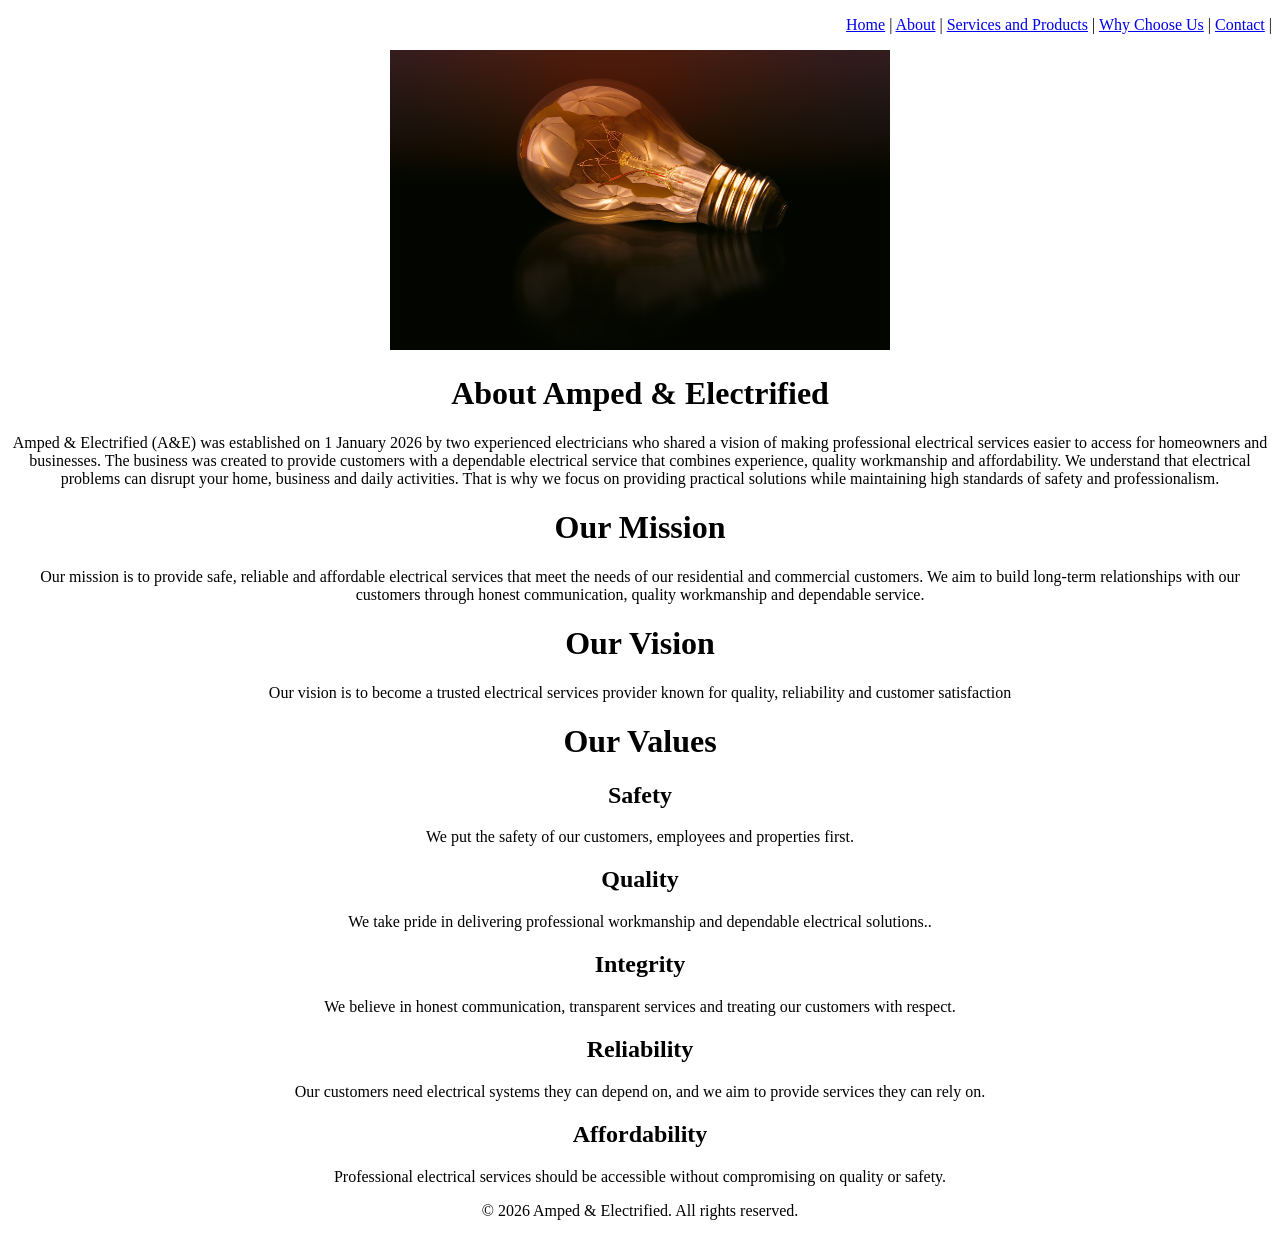
==== amped&electrified/about.html @ 53fbb0f8 "Added conent Added additional content on all pages, renamed Enquiry to Projects/Why Choose Us. Moved" ====
<!DOCTYPE html>
<html lang="en">
<head>
    <meta charset="UTF-8">
    <meta name="viewport" content="width=device-width, initial-scale=1.0">
    <title>About Us | Amped & Electrified</title>
</head>
<body> 


   <p align="right">
        <a href="index.html">Home</a> | 
        <a href="about.html">About</a> | 
        <a href="services.html">Services and Products</a> | 
        <a href="whychooseus.html">Why Choose Us</a>  |
        <a href="contact.html">Contact</a>  |
        
    </p>



    <div align="center">
        <img src="images/Light Bulb.jpg" alt="Light Bulb" width="500" height="300">
    </div>

    <div align="center">
        <h1>About Amped & Electrified</h1>
        <p>Amped & Electrified (A&E) was established on 1 January 2026 by two experienced electricians who shared a vision of making professional electrical services easier to access for homeowners and businesses.

        The business was created to provide customers with a dependable electrical service that combines experience, quality workmanship and affordability.

        We understand that electrical problems can disrupt your home, business and daily activities. That is why we focus on providing practical solutions while maintaining high standards of safety and professionalism.</p>
    </div>
    
    <div align="center">
        <h1>Our Mission</h1>
        <p>Our mission is to provide safe, reliable and affordable electrical services that meet the needs of our residential and commercial customers.

        We aim to build long-term relationships with our customers through honest communication, quality workmanship and dependable service.</p>

    </div> 
    
    <div align="center">
        <h1>Our Vision</h1>
        <p>Our vision is to become a trusted electrical services provider known for quality, reliability and customer satisfaction</p>
    
    </div>

    <div align="center">
        <h1>Our Values</h1>

        <h2>Safety</h2>
        <p>We put the safety of our customers, employees and properties first.</p>

        <h2>Quality</h2>
        <p>We take pride in delivering professional workmanship and dependable electrical solutions..</p>

        <h2>Integrity</h2>
        <p>We believe in honest communication, transparent services and treating our customers with respect.</p>

        <h2>Reliability</h2>
        <p>Our customers need electrical systems they can depend on, and we aim to provide services they can rely on.</p>

        <h2>Affordability</h2>
        <p>Professional electrical services should be accessible without compromising on quality or safety.</p>
    
</body>

<footer>
    <p align="center">
        &copy; 2026 Amped & Electrified. All rights reserved.
    </p>
</footer>

</html>
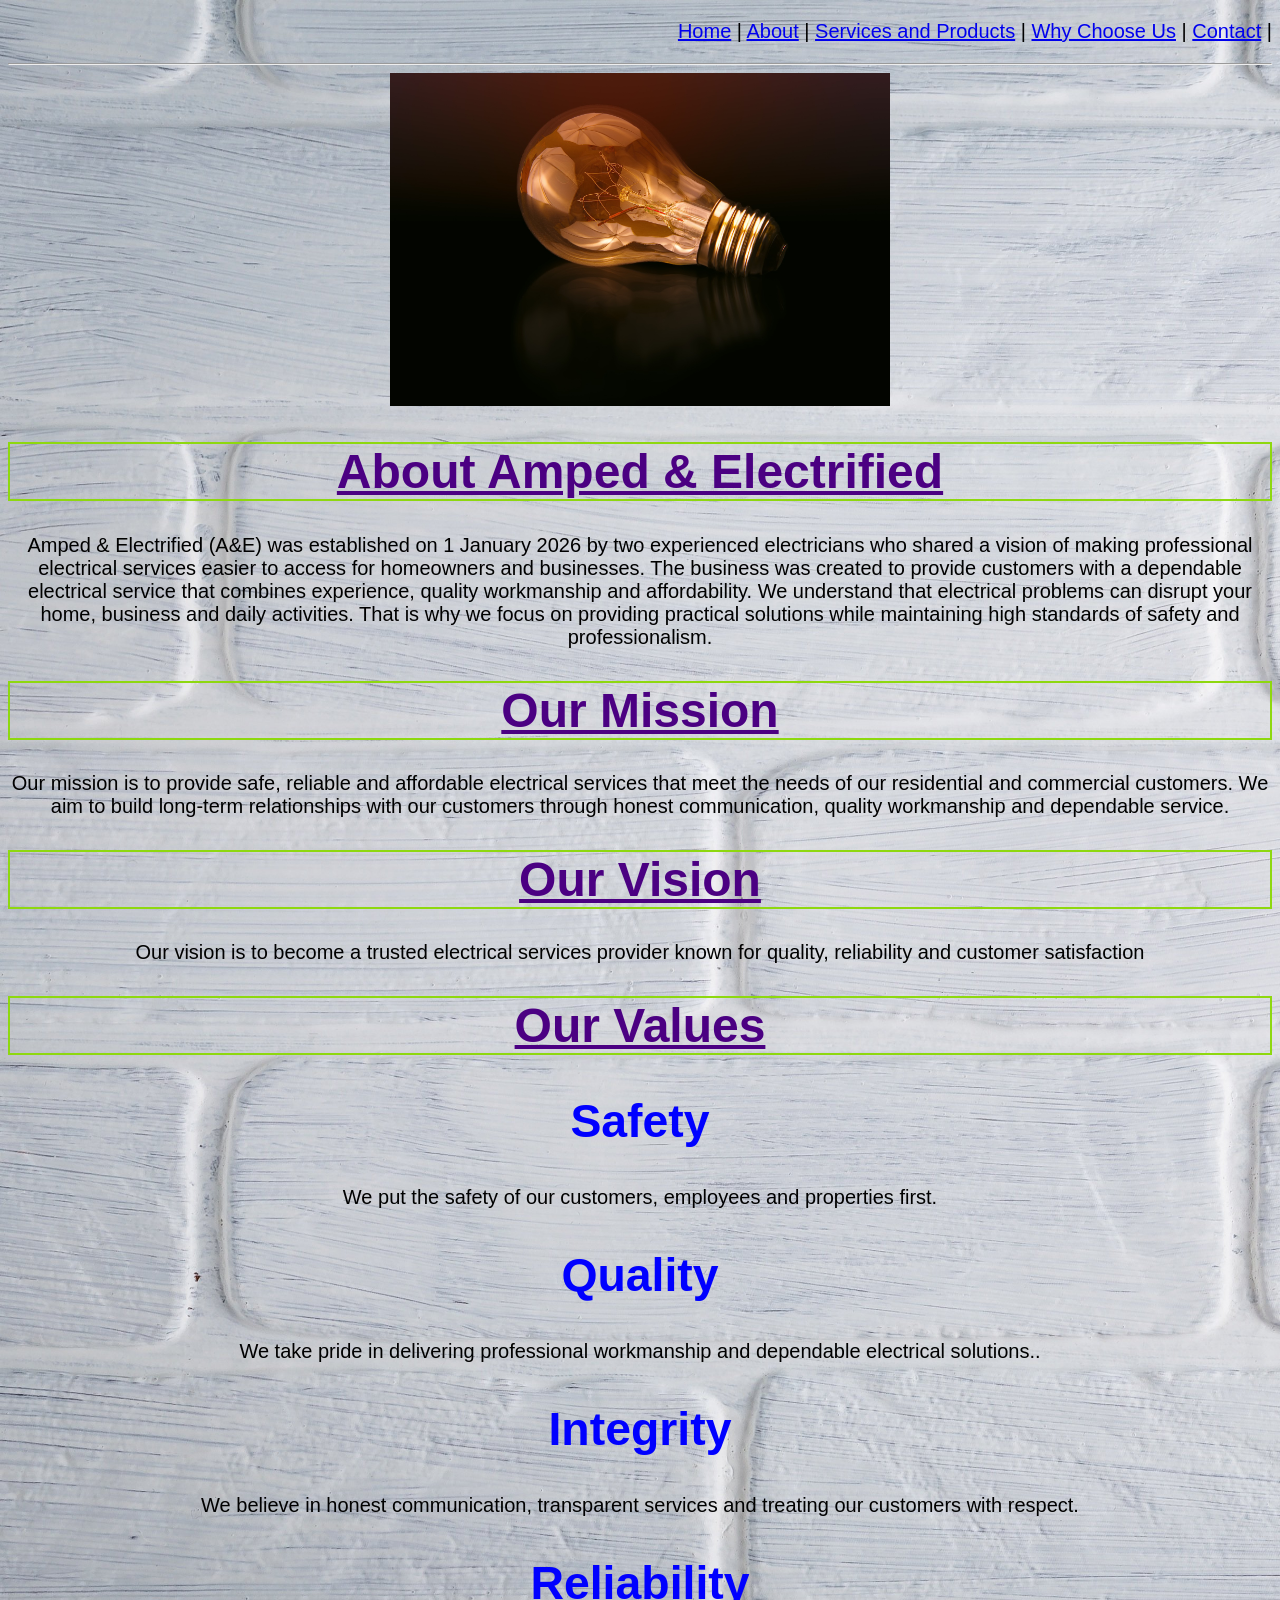
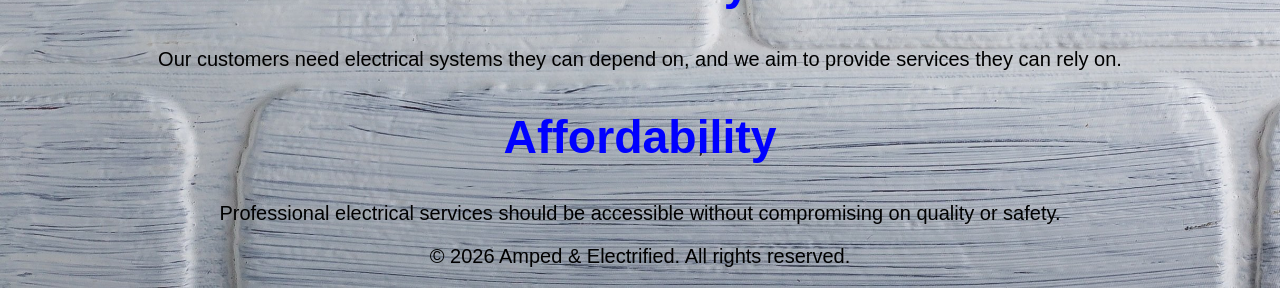
==== commit 7a233258: "adding css Added css to the website and edited most pages changing the layout by removing certain im" ====
--- a/amped&electrified/about.html
+++ b/amped&electrified/about.html
@@ -4,18 +4,23 @@
     <meta charset="UTF-8">
     <meta name="viewport" content="width=device-width, initial-scale=1.0">
     <title>About Us | Amped & Electrified</title>
+
+    <link rel="stylesheet" href="css/style.css">
 </head>
 <body> 
 
 
-   <p align="right">
-        <a href="index.html">Home</a> | 
-        <a href="about.html">About</a> | 
-        <a href="services.html">Services and Products</a> | 
-        <a href="whychooseus.html">Why Choose Us</a>  |
-        <a href="contact.html">Contact</a>  |
+    
+    <p align="right">
+        <a class="nav" href="index.html">Home</a> | 
+        <a class="nav" href="about.html">About</a> | 
+        <a class="nav" href="services.html">Services and Products</a> | 
+        <a class="nav" href="whychooseus.html">Why Choose Us</a>  |
+        <a class="nav" href="contact.html">Contact</a>  |
         
     </p>
+
+    <hr>
 
 
 
--- a/amped&electrified/css/style.css
+++ b/amped&electrified/css/style.css
@@ -0,0 +1,63 @@
+.nav:hover {
+    background-color: #f7f7f7;
+    color: #080808d8;
+    text-decoration: underline;
+    font-family: 'Calibri', sans-serif;
+}
+.nav:active {
+    background-color: #f62c2c;
+    color: #080808d8;
+    text-decoration: underline;
+    font-family: 'Calibri', sans-serif;
+}
+
+h1 {
+    color: indigo;
+    text-align: center;
+    font-size: clamp(2rem, 5vw, 3rem);
+    font-family: 'Calibri', sans-serif;
+    font-weight: bolder;
+    text-decoration: underline;
+    Border: 2px solid rgb(142, 216, 15);
+}
+
+H2 {
+    color: blue;
+    text-align: center;
+    font-size: clamp(1.5rem, 3vw + 0.5rem, 3rem);
+    font-family: 'Calibri', sans-serif;
+}
+
+p {
+    color: black;
+    font-size: 1.25rem;
+    font-family: 'Calibri', sans-serif;
+}
+
+ul {
+    list-style-type: none;
+    margin: 0;
+    padding: 0;
+    overflow: hidden;
+    font-size: clamp(1.25rem, 2.5vw, 1.5rem);
+    color: black;
+    font-weight: bold;
+}
+
+body {
+     background-image: url('../images/daria-yakovleva-texture-2068283.jpg');
+    background-repeat: no-repeat;
+    background-size: cover;
+}
+
+form {
+    padding: 20px;
+    border-radius: 0.5px;
+    box-shadow: 0 0 10px rgba(0, 0, 0, 0.1);
+    width: 100%;
+}
+
+img {
+    max-width: 100%;
+    height: auto;
+}
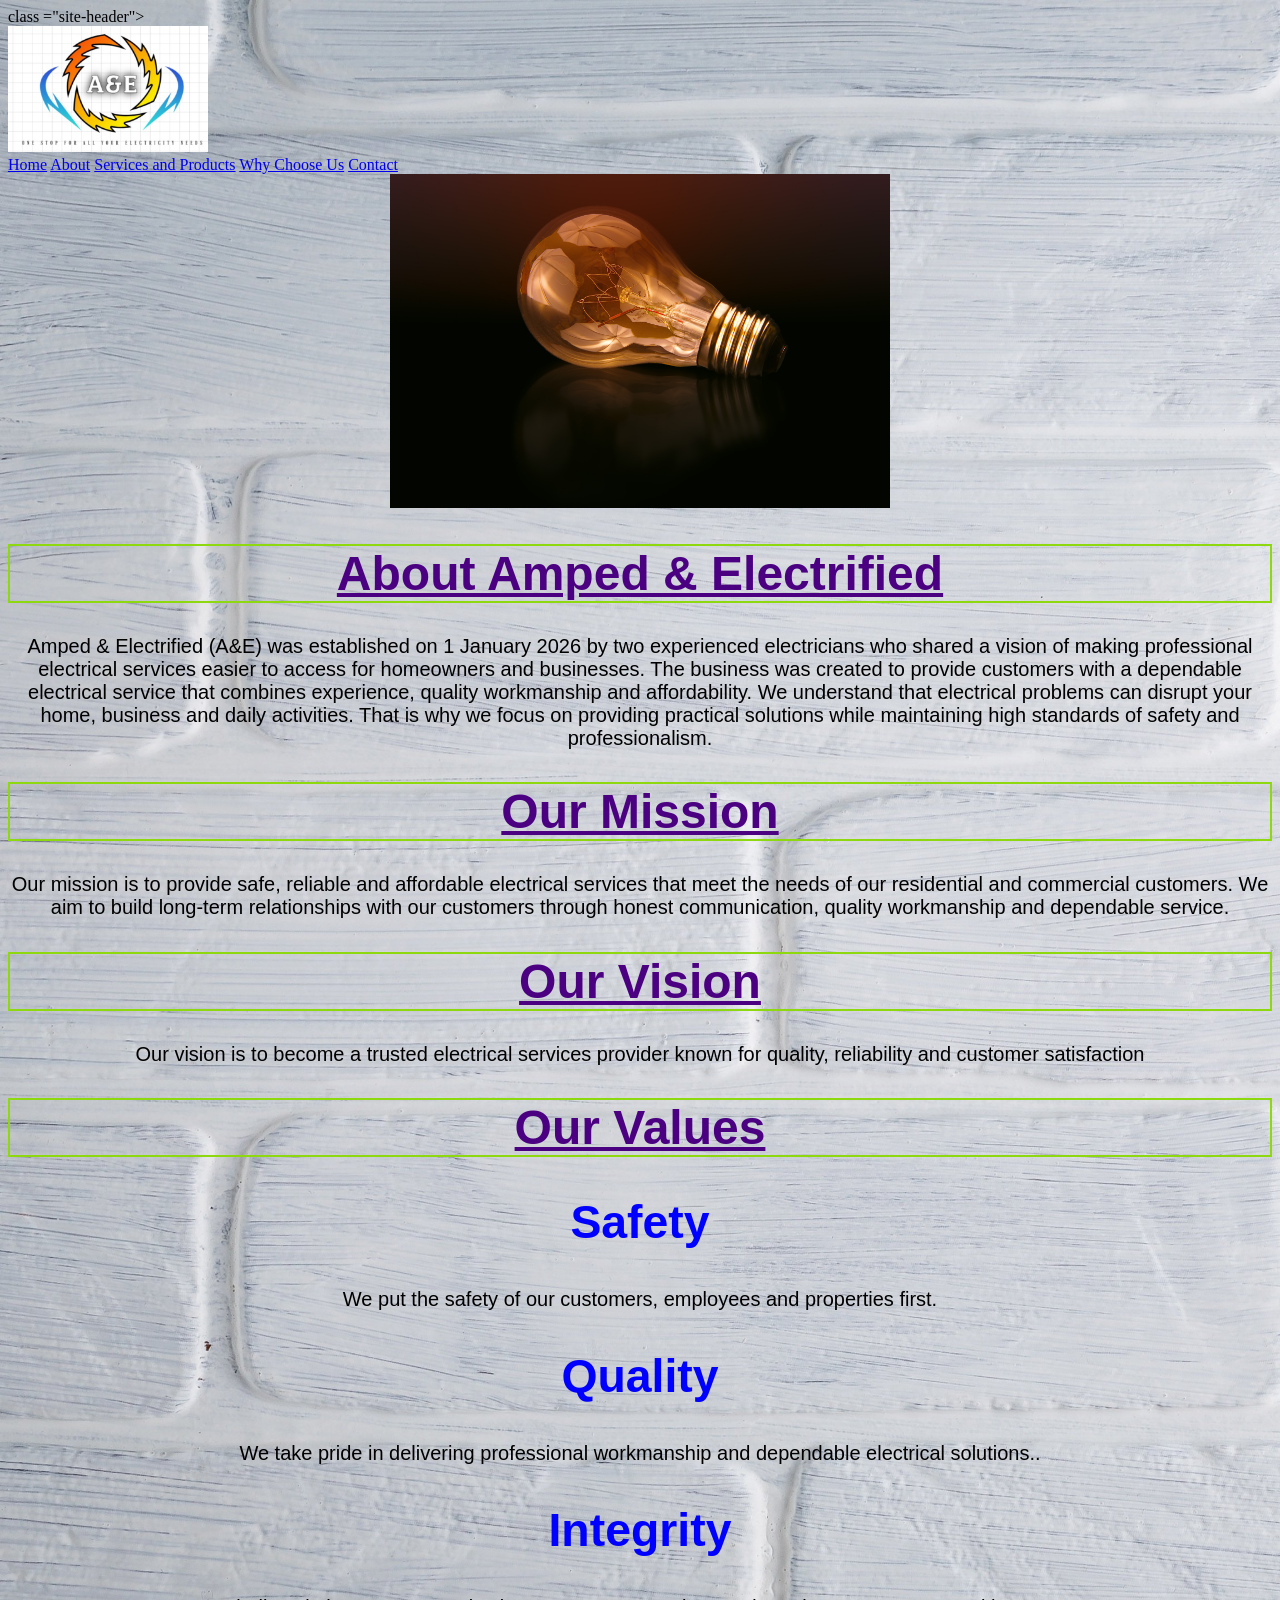
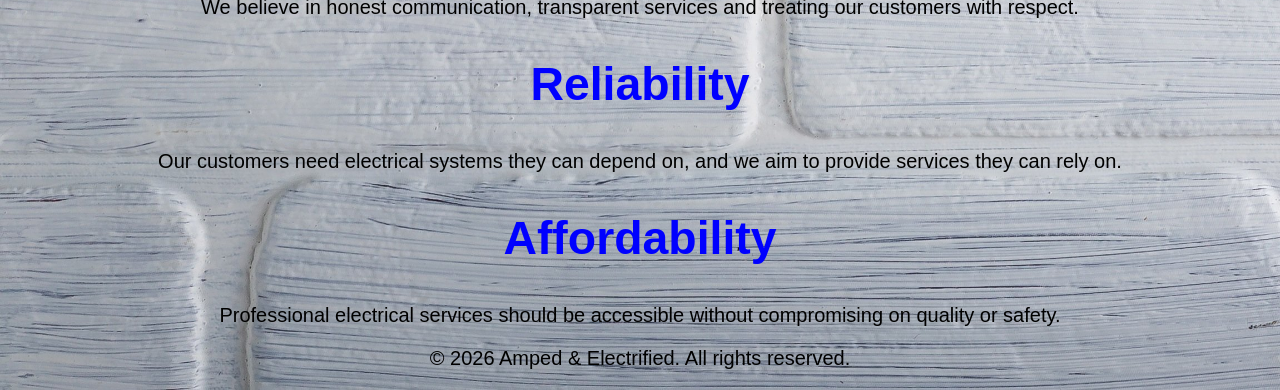
==== commit 87b2edf9: "Updated HTML code updating HTML code and adding css style codes to be used on external css" ====
--- a/amped&electrified/about.html
+++ b/amped&electrified/about.html
@@ -9,18 +9,25 @@
 </head>
 <body> 
 
+   <header> class ="site-header">
+    <div class=""container header-content">
+    
+    <a href="index.html" class="logo">
+        <img src="images/Logo.jpg" alt="Amped and Electrified Logo" width="200" height="100">
+    </a>
 
-    
-    <p align="right">
-        <a class="nav" href="index.html">Home</a> | 
-        <a class="nav" href="about.html">About</a> | 
-        <a class="nav" href="services.html">Services and Products</a> | 
-        <a class="nav" href="whychooseus.html">Why Choose Us</a>  |
-        <a class="nav" href="contact.html">Contact</a>  |
-        
-    </p>
+     <!-- This is the navigation bar, it will allow us to navigate the site with ease. This will help avoid confusion and prevent users from getting frustrated. -->
+<nav clas="main-nav" aria-label="Main Navigation">
+        <a href="index.html">Home</a>
+        <a href="about.html">About</a>
+        <a href="services.html">Services and Products</a>
+        <a href="whychooseus.html">Why Choose Us</a>
+        <a href="contact.html">Contact</a>
+</nav>
 
-    <hr>
+
+</div>
+</header>
 
 
 
--- a/amped&electrified/css/style.css
+++ b/amped&electrified/css/style.css
@@ -50,14 +50,72 @@
     background-size: cover;
 }
 
-form {
-    padding: 20px;
-    border-radius: 0.5px;
-    box-shadow: 0 0 10px rgba(0, 0, 0, 0.1);
-    width: 100%;
-}
-
 img {
     max-width: 100%;
     height: auto;
-}+}
+
+form {
+    Border-Radius: 10px;
+    padding: 20px;
+    box-shadow: 0 0 10px rgba(0, 0, 0, 0.1);
+    width: 100%;
+    max-width: 500px;
+    margin: 0 auto;
+    box-sizing: border-box;
+}
+
+label {display: block;}
+
+input[type="text"], select {
+    width: 100%;
+    padding: 10px;
+    margin: 5px 0 20px 0;
+    display: inline-block;
+    border: 1px solid #ccc;
+    border-radius: 4px;
+    box-sizing: border-box;
+}
+
+input[type="email"],
+input[type="tel"],select {
+  width: 100%;
+  padding: 10px;
+  margin: 5px 0 20px 0;
+  display: inline-block;
+  border: 1px solid #ccc;
+  border-radius: 4px;
+  box-sizing: border-box;
+}
+
+input[type="Message"],select {
+  width: 100%;
+  padding: 10px;
+  margin: 5px 0 20px 0;
+  display: inline-block;
+  border: 1px solid #ccc;
+  border-radius: 4px;
+  box-sizing: border-box;
+}
+
+textarea {
+    width: 100%;
+    height: 150px;
+    padding: 10px;
+    box-sizing: border-box;
+}
+
+input[type="submit"] {
+    width: 100%;
+    background-color: #4CAF50;
+    color: white;
+    padding: 14px 20px;
+    margin: 8px 0;
+    border: none;
+    border-radius: 4px;
+    cursor: pointer;
+}
+
+input[type="submit"]:hover {
+    background-color: #45a049;
+}
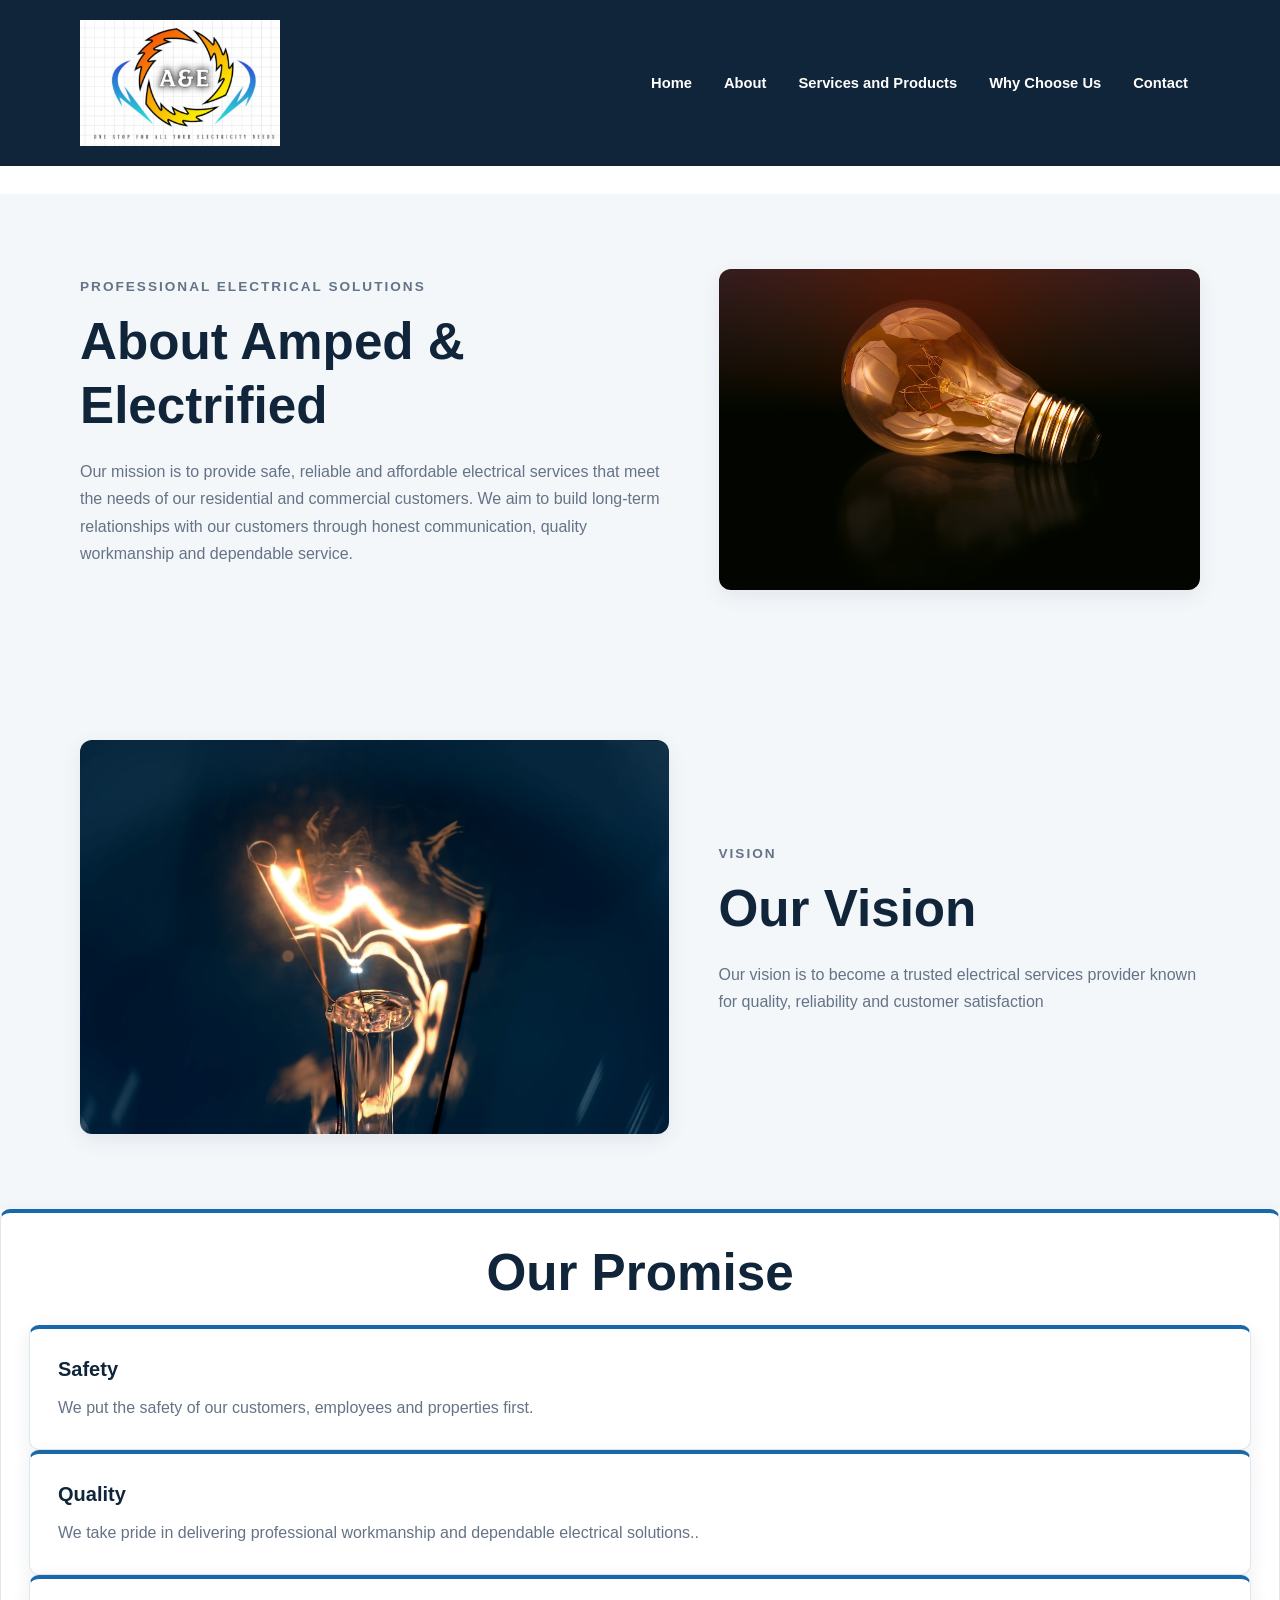
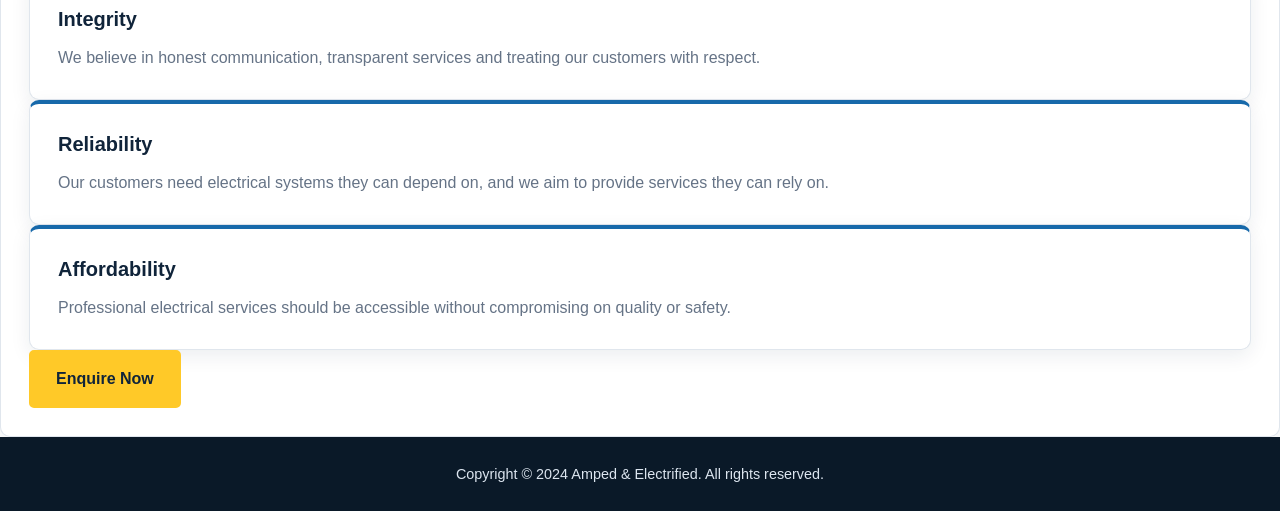
==== commit 4b0f3993: "updating html and css Adding structure and adding more html and css codes" ====
--- a/amped&electrified/about.html
+++ b/amped&electrified/about.html
@@ -9,15 +9,15 @@
 </head>
 <body> 
 
-   <header> class ="site-header">
-    <div class=""container header-content">
+    <header class ="site-header">
+    <div class="container header-content">
     
     <a href="index.html" class="logo">
         <img src="images/Logo.jpg" alt="Amped and Electrified Logo" width="200" height="100">
     </a>
 
      <!-- This is the navigation bar, it will allow us to navigate the site with ease. This will help avoid confusion and prevent users from getting frustrated. -->
-<nav clas="main-nav" aria-label="Main Navigation">
+<nav class="main-nav" aria-label="Main Navigation">
         <a href="index.html">Home</a>
         <a href="about.html">About</a>
         <a href="services.html">Services and Products</a>
@@ -25,63 +25,98 @@
         <a href="contact.html">Contact</a>
 </nav>
 
+    </div>
+    </header>
 
-</div>
-</header>
+    <br>
+
+<main>
+
+<section class="About">
+
+    <section class="hero">
+        <div class="container hero-content">
 
 
+        <div class="hero-text">
+            <p class="eyebrow">Professional Electrical Solutions</p>
 
-    <div align="center">
+            <h1>About Amped & Electrified</h1>
+
+            <p>Our mission is to provide safe, reliable and affordable electrical services that meet the needs of our residential and commercial customers.
+
+            We aim to build long-term relationships with our customers through honest communication, quality workmanship and dependable service.</p>
+
+        </div>
+    
+        <div class="hero-image">
         <img src="images/Light Bulb.jpg" alt="Light Bulb" width="500" height="300">
+        </div>
+    </section>
+
+    <section class="hero">
+        <div class="container hero-content">
+
+            <div class="hero-image">
+                <img src="images/Light.jpg" alt="Light" width="500" height="300">
+            </div>
+
+            <div class="hero-text">
+                <p class="eyebrow">Vision</p>
+
+                <h1>Our Vision</h1>
+
+                <p>Our vision is to become a trusted electrical services provider known for quality, reliability and customer satisfaction</p>
+
+        </div>
+    </section>
+
+    <div class="benefit-card">
+
+        <div align="center">
+            <h1>Our Promise</h1>
+        </div>
+
+        
+        <article class="benefit-card">
+            <h3>Safety</h3>
+            <p>We put the safety of our customers, employees and properties first.</p>
+        </article>
+
+        <article class="benefit-card">
+            <h3>Quality</h3>
+            <p>We take pride in delivering professional workmanship and dependable electrical solutions..</p>
+        </article>
+
+        <article class="benefit-card">
+            <h3>Integrity</h3>
+            <p>We believe in honest communication, transparent services and treating our customers with respect.</p>
+        </article>
+
+        <article class="benefit-card">
+            <h3>Reliability</h3>
+            <p>Our customers need electrical systems they can depend on, and we aim to provide services they can rely on.</p>
+        </article>
+
+        <article class="benefit-card">
+            <h3>Affordability</h3>
+            <p>Professional electrical services should be accessible without compromising on quality or safety.</p>
+        </article>
+
+        <div>
+            <a href="contact.html" class="btn">Enquire Now</a>
+        </div> 
+
     </div>
 
-    <div align="center">
-        <h1>About Amped & Electrified</h1>
-        <p>Amped & Electrified (A&E) was established on 1 January 2026 by two experienced electricians who shared a vision of making professional electrical services easier to access for homeowners and businesses.
+</section>
+</main>
 
-        The business was created to provide customers with a dependable electrical service that combines experience, quality workmanship and affordability.
-
-        We understand that electrical problems can disrupt your home, business and daily activities. That is why we focus on providing practical solutions while maintaining high standards of safety and professionalism.</p>
+<footer class="site-footer">
+    <div class="container">
+        <p>Copyright &copy; 2024 Amped & Electrified. All rights reserved.</p>
     </div>
-    
-    <div align="center">
-        <h1>Our Mission</h1>
-        <p>Our mission is to provide safe, reliable and affordable electrical services that meet the needs of our residential and commercial customers.
-
-        We aim to build long-term relationships with our customers through honest communication, quality workmanship and dependable service.</p>
-
-    </div> 
-    
-    <div align="center">
-        <h1>Our Vision</h1>
-        <p>Our vision is to become a trusted electrical services provider known for quality, reliability and customer satisfaction</p>
-    
-    </div>
-
-    <div align="center">
-        <h1>Our Values</h1>
-
-        <h2>Safety</h2>
-        <p>We put the safety of our customers, employees and properties first.</p>
-
-        <h2>Quality</h2>
-        <p>We take pride in delivering professional workmanship and dependable electrical solutions..</p>
-
-        <h2>Integrity</h2>
-        <p>We believe in honest communication, transparent services and treating our customers with respect.</p>
-
-        <h2>Reliability</h2>
-        <p>Our customers need electrical systems they can depend on, and we aim to provide services they can rely on.</p>
-
-        <h2>Affordability</h2>
-        <p>Professional electrical services should be accessible without compromising on quality or safety.</p>
-    
-</body>
-
-<footer>
-    <p align="center">
-        &copy; 2026 Amped & Electrified. All rights reserved.
-    </p>
 </footer>
 
+</body>
 </html>
--- a/amped&electrified/css/style.css
+++ b/amped&electrified/css/style.css
@@ -1,121 +1,466 @@
-.nav:hover {
-    background-color: #f7f7f7;
-    color: #080808d8;
-    text-decoration: underline;
-    font-family: 'Calibri', sans-serif;
-}
-.nav:active {
-    background-color: #f62c2c;
-    color: #080808d8;
-    text-decoration: underline;
-    font-family: 'Calibri', sans-serif;
-}
-
-h1 {
-    color: indigo;
-    text-align: center;
-    font-size: clamp(2rem, 5vw, 3rem);
-    font-family: 'Calibri', sans-serif;
-    font-weight: bolder;
-    text-decoration: underline;
-    Border: 2px solid rgb(142, 216, 15);
-}
-
-H2 {
-    color: blue;
-    text-align: center;
-    font-size: clamp(1.5rem, 3vw + 0.5rem, 3rem);
-    font-family: 'Calibri', sans-serif;
-}
-
-p {
-    color: black;
-    font-size: 1.25rem;
-    font-family: 'Calibri', sans-serif;
-}
-
-ul {
-    list-style-type: none;
+
+/* 1. Global Styles */
+:root {
+    --primary-color: #10243a;
+    --secondary-color: #1769aa;
+    --accent-color: #ffc928;
+    --light-color: #f4f7fa;
+    --white-color: #ffffff;
+    --text-color: #333333;
+    --muted-color: #657386;
+    --border-color: #e0e6ed;
+    --shadow: 0 6px 20px rgba(16, 36, 58, 0.08);
+}
+
+* {
     margin: 0;
     padding: 0;
-    overflow: hidden;
-    font-size: clamp(1.25rem, 2.5vw, 1.5rem);
-    color: black;
-    font-weight: bold;
+    box-sizing: border-box;
+}
+
+html {
+    scroll-behavior: smooth;
 }
 
 body {
-     background-image: url('../images/daria-yakovleva-texture-2068283.jpg');
-    background-repeat: no-repeat;
-    background-size: cover;
+    font-family: Arial, Helvetica, sans-serif;
+    line-height: 1.7;
+    color: var(--text-color);
+    background-color: var(--white-color);
 }
 
 img {
+    display: block;
     max-width: 100%;
     height: auto;
 }
 
-form {
-    Border-Radius: 10px;
-    padding: 20px;
-    box-shadow: 0 0 10px rgba(0, 0, 0, 0.1);
+a {
+    text-decoration: none;
+}
+
+p {
+    margin-bottom: 16px;
+}
+
+h1,
+h2,
+h3 {
+    line-height: 1.25;
+    color: var(--primary-color);
+}
+
+h1 {
+    font-size: clamp(2.2rem, 4vw, 3.5rem);
+    margin-bottom: 20px;
+}
+
+h2 {
+    font-size: clamp(1.7rem, 3vw, 2.3rem);
+    margin-bottom: 18px;
+}
+
+h3 {
+    font-size: 1.25rem;
+    margin-bottom: 12px;
+}
+
+.container {
+    width: min(1120px, 90%);
+    margin: 0 auto;
+}
+
+/* 2. Website Header */
+.site-header {
+    background-color: var(--primary-color);
+    padding: 20px 0;
+    position: relative;
+    z-index: 10;
+}
+
+.header-content {
+    display: flex;
+    align-items: center;
+    justify-content: space-between;
+    gap: 25px;
+    flex-wrap: wrap;
+}
+
+.logo {
+    color: var(--white-color);
+    font-size: 1.6rem;
+    font-weight: 800;
+    letter-spacing: -0.5px;
+}
+
+.logo span {
+    color: var(--accent-color);
+}
+
+/* 3. Navigation */
+.main-nav {
+    display: flex;
+    align-items: center;
+    justify-content: flex-end;
+    gap: 8px;
+    flex-wrap: wrap;
+}
+
+.main-nav a {
+    color: var(--white-color);
+    font-size: 0.92rem;
+    font-weight: 600;
+    padding: 10px 12px;
+    border-radius: 5px;
+    transition: background-color 0.25s ease,
+                color 0.25s ease;
+}
+
+.main-nav a:hover,
+.main-nav a:focus-visible,
+.main-nav a.active {
+    color: var(--primary-color);
+    background-color: var(--accent-color);
+}
+
+/* 4. Buttons */
+.btn {
+    display: inline-block;
+    background-color: var(--accent-color);
+    color: var(--primary-color);
+    padding: 13px 25px;
+    border: 2px solid var(--accent-color);
+    border-radius: 5px;
+    font-size: 1rem;
+    font-weight: 700;
+    text-align: center;
+    transition: background-color 0.25s ease,
+                color 0.25s ease,
+                transform 0.25s ease;
+}
+
+.btn:hover,
+.btn:focus-visible {
+    background-color: transparent;
+    color: var(--primary-color);
+    transform: translateY(-2px);
+}
+
+.btn-secondary {
+    background-color: var(--secondary-color);
+    border-color: var(--secondary-color);
+    color: var(--white-color);
+}
+
+.btn-secondary:hover,
+.btn-secondary:focus-visible {
+    background-color: var(--primary-color);
+    border-color: var(--primary-color);
+    color: var(--white-color);
+}
+
+.btn-light {
+    background-color: var(--white-color);
+    border-color: var(--white-color);
+    color: var(--primary-color);
+}
+
+.btn-light:hover,
+.btn-light:focus-visible {
+    background-color: transparent;
+    color: var(--white-color);
+}
+
+/* 5. Hero Section */
+.hero {
+    background-color: var(--light-color);
+    padding: 75px 0;
+}
+
+.hero-content {
+    display: grid;
+    grid-template-columns: 1.1fr 0.9fr;
+    align-items: center;
+    gap: 50px;
+}
+
+.eyebrow {
+    color: var(--secondary-color);
+    font-size: 0.85rem;
+    font-weight: 800;
+    text-transform: uppercase;
+    letter-spacing: 2px;
+    margin-bottom: 12px;
+}
+
+.hero-text h2 {
+    font-size: 1.35rem;
+    margin-bottom: 20px;
+}
+
+.hero-text p {
+    color: var(--muted-color);
+}
+
+.hero-text .btn {
+    margin-top: 8px;
+}
+
+.hero-image img {
     width: 100%;
-    max-width: 500px;
-    margin: 0 auto;
-    box-sizing: border-box;
-}
-
-label {display: block;}
-
-input[type="text"], select {
+    min-height: 300px;
+    max-height: 440px;
+    object-fit: cover;
+    border-radius: 12px;
+    box-shadow: var(--shadow);
+}
+
+/* 6. Solar Section */
+.solar-section {
+    padding: 80px 0;
+}
+
+.solar-content {
+    display: grid;
+    grid-template-columns: 1fr 1fr;
+    align-items: center;
+    gap: 55px;
+}
+
+.solar-image img {
     width: 100%;
-    padding: 10px;
-    margin: 5px 0 20px 0;
-    display: inline-block;
-    border: 1px solid #ccc;
-    border-radius: 4px;
-    box-sizing: border-box;
-}
-
-input[type="email"],
-input[type="tel"],select {
-  width: 100%;
-  padding: 10px;
-  margin: 5px 0 20px 0;
-  display: inline-block;
-  border: 1px solid #ccc;
-  border-radius: 4px;
-  box-sizing: border-box;
-}
-
-input[type="Message"],select {
-  width: 100%;
-  padding: 10px;
-  margin: 5px 0 20px 0;
-  display: inline-block;
-  border: 1px solid #ccc;
-  border-radius: 4px;
-  box-sizing: border-box;
-}
-
-textarea {
-    width: 100%;
-    height: 150px;
-    padding: 10px;
-    box-sizing: border-box;
-}
-
-input[type="submit"] {
-    width: 100%;
-    background-color: #4CAF50;
-    color: white;
-    padding: 14px 20px;
-    margin: 8px 0;
-    border: none;
-    border-radius: 4px;
-    cursor: pointer;
-}
-
-input[type="submit"]:hover {
-    background-color: #45a049;
-}
+    height: 350px;
+    object-fit: cover;
+    border-radius: 12px;
+}
+
+.solar-text p {
+    color: var(--muted-color);
+}
+
+.solar-text .btn {
+    margin-top: 8px;
+}
+
+/* 7. Services Section */
+.services-section {
+    background-color: var(--light-color);
+    padding: 80px 0;
+}
+
+.section-heading {
+    max-width: 700px;
+    margin: 0 auto 40px;
+    text-align: center;
+}
+
+.section-heading > p:last-child {
+    color: var(--muted-color);
+}
+
+.services-grid {
+    display: grid;
+    grid-template-columns: repeat(3, minmax(0, 1fr));
+    gap: 18px;
+    list-style: none;
+}
+
+.services-grid li {
+    background-color: var(--white-color);
+    border: 1px solid var(--border-color);
+    border-left: 4px solid var(--secondary-color);
+    padding: 22px;
+    border-radius: 7px;
+    font-weight: 600;
+    box-shadow: var(--shadow);
+    transition: transform 0.25s ease,
+                border-color 0.25s ease;
+}
+
+.services-grid li:hover {
+    transform: translateY(-4px);
+    border-left-color: var(--accent-color);
+}
+
+.section-action {
+    margin-top: 35px;
+    text-align: center;
+}
+
+/* 8. Why Choose Us Section */
+.why-us-section {
+    padding: 80px 0;
+}
+
+.benefits-grid {
+    display: grid;
+    grid-template-columns: repeat(2, minmax(0, 1fr));
+    gap: 24px;
+}
+
+.benefit-card {
+    padding: 28px;
+    border: 1px solid var(--border-color);
+    border-radius: 10px;
+    background-color: var(--white-color);
+    box-shadow: var(--shadow);
+    border-top: 4px solid var(--secondary-color);
+    transition: transform 0.25s ease;
+}
+
+.benefit-card:hover {
+    transform: translateY(-4px);
+}
+
+.benefit-card p {
+    color: var(--muted-color);
+    margin-bottom: 0;
+}
+
+/* 9. Call to Action */
+.cta-section {
+    background-color: var(--primary-color);
+    color: var(--white-color);
+    padding: 65px 0;
+    text-align: center;
+}
+
+.cta-section h2 {
+    color: var(--white-color);
+}
+
+.cta-section p {
+    color: #dce5ef;
+    margin-bottom: 25px;
+}
+
+/* 10. Footer */
+.site-footer {
+    background-color: #0a1928;
+    color: #dce5ef;
+    text-align: center;
+    padding: 25px 0;
+}
+
+.site-footer p {
+    margin-bottom: 0;
+    font-size: 0.9rem;
+}
+
+/* 11. Keyboard Accessibility */
+a:focus-visible {
+    outline: 3px solid var(--secondary-color);
+    outline-offset: 4px;
+}
+
+/* 12. Tablet Layout */
+@media (max-width: 900px) {
+    .header-content {
+        flex-direction: column;
+        text-align: center;
+    }
+
+    .main-nav {
+        justify-content: center;
+    }
+
+    .hero-content,
+    .solar-content {
+        grid-template-columns: 1fr;
+        gap: 35px;
+    }
+
+    .hero-text {
+        text-align: center;
+    }
+
+    .hero-image {
+        max-width: 650px;
+        width: 100%;
+        margin: 0 auto;
+    }
+
+    .solar-image {
+        order: 2;
+    }
+
+    .solar-text {
+        text-align: center;
+    }
+
+    .services-grid {
+        grid-template-columns: repeat(2, minmax(0, 1fr));
+    }
+}
+
+/* 13. Mobile Layout */
+@media (max-width: 600px) {
+    .container {
+        width: 92%;
+    }
+
+    .site-header {
+        padding: 18px 0;
+    }
+
+    .logo {
+        font-size: 1.4rem;
+    }
+
+    .main-nav {
+        gap: 5px;
+    }
+
+    .main-nav a {
+        font-size: 0.85rem;
+        padding: 8px 9px;
+    }
+
+    .hero,
+    .solar-section,
+    .services-section,
+    .why-us-section {
+        padding: 50px 0;
+    }
+
+    .hero-image img {
+        min-height: 220px;
+    }
+
+    .solar-image img {
+        height: 240px;
+    }
+
+    .services-grid,
+    .benefits-grid {
+        grid-template-columns: 1fr;
+    }
+
+    .services-grid li,
+    .benefit-card {
+        padding: 20px;
+    }
+
+    .cta-section {
+        padding: 50px 0;
+    }
+
+    .btn {
+        max-width: 100%;
+    }
+}
+
+/* 14. Reduced Motion Preference */
+@media (prefers-reduced-motion: reduce) {
+    html {
+        scroll-behavior: auto;
+    }
+
+    *,
+    *::before,
+    *::after {
+        transition-duration: 0.01ms !important;
+        animation-duration: 0.01ms !important;
+        animation-iteration-count: 1 !important;
+    }
+}
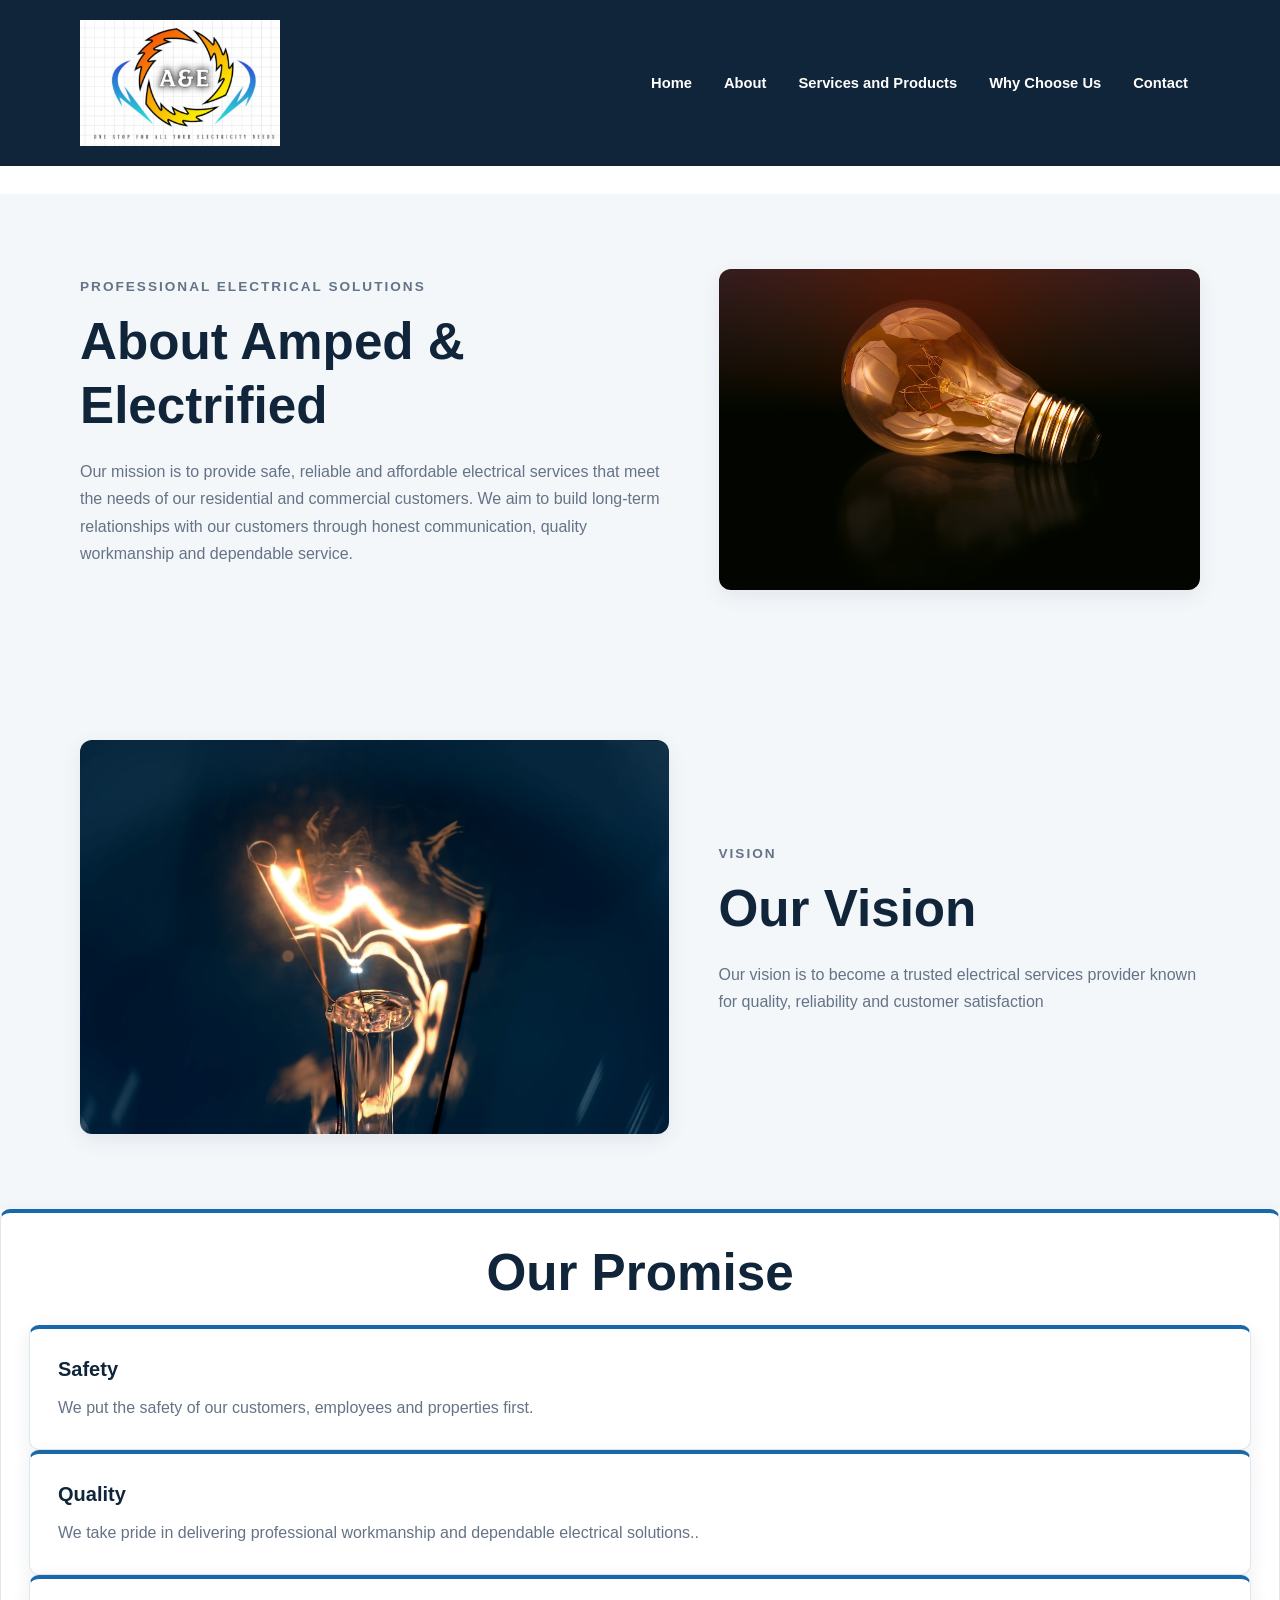
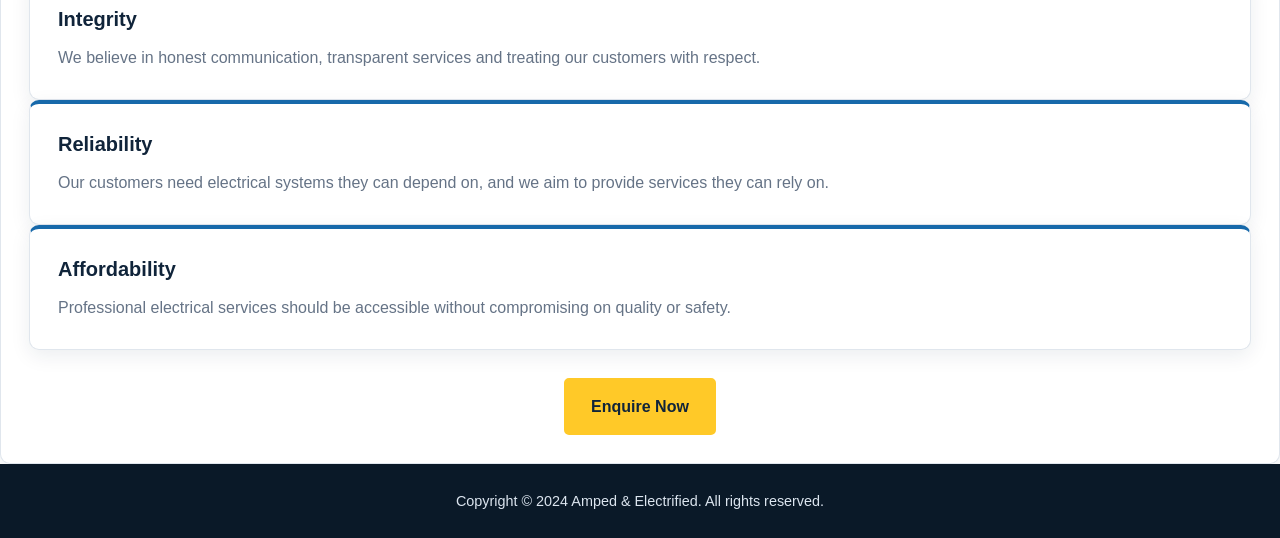
==== commit 743029be: "Updating html and css for why choose us page" ====
--- a/amped&electrified/about.html
+++ b/amped&electrified/about.html
@@ -103,7 +103,9 @@
             <p>Professional electrical services should be accessible without compromising on quality or safety.</p>
         </article>
 
-        <div>
+        <br>
+
+        <div align="center">
             <a href="contact.html" class="btn">Enquire Now</a>
         </div> 
 
--- a/amped&electrified/css/style.css
+++ b/amped&electrified/css/style.css
@@ -227,11 +227,11 @@
     gap: 55px;
 }
 
-.solar-image img {
-    width: 100%;
-    height: 350px;
-    object-fit: cover;
-    border-radius: 12px;
+.solar-img {
+    display: inline-block;
+    vertical-align: middle;
+    margin-right: 15px;
+    width: 350px;
 }
 
 .solar-text p {
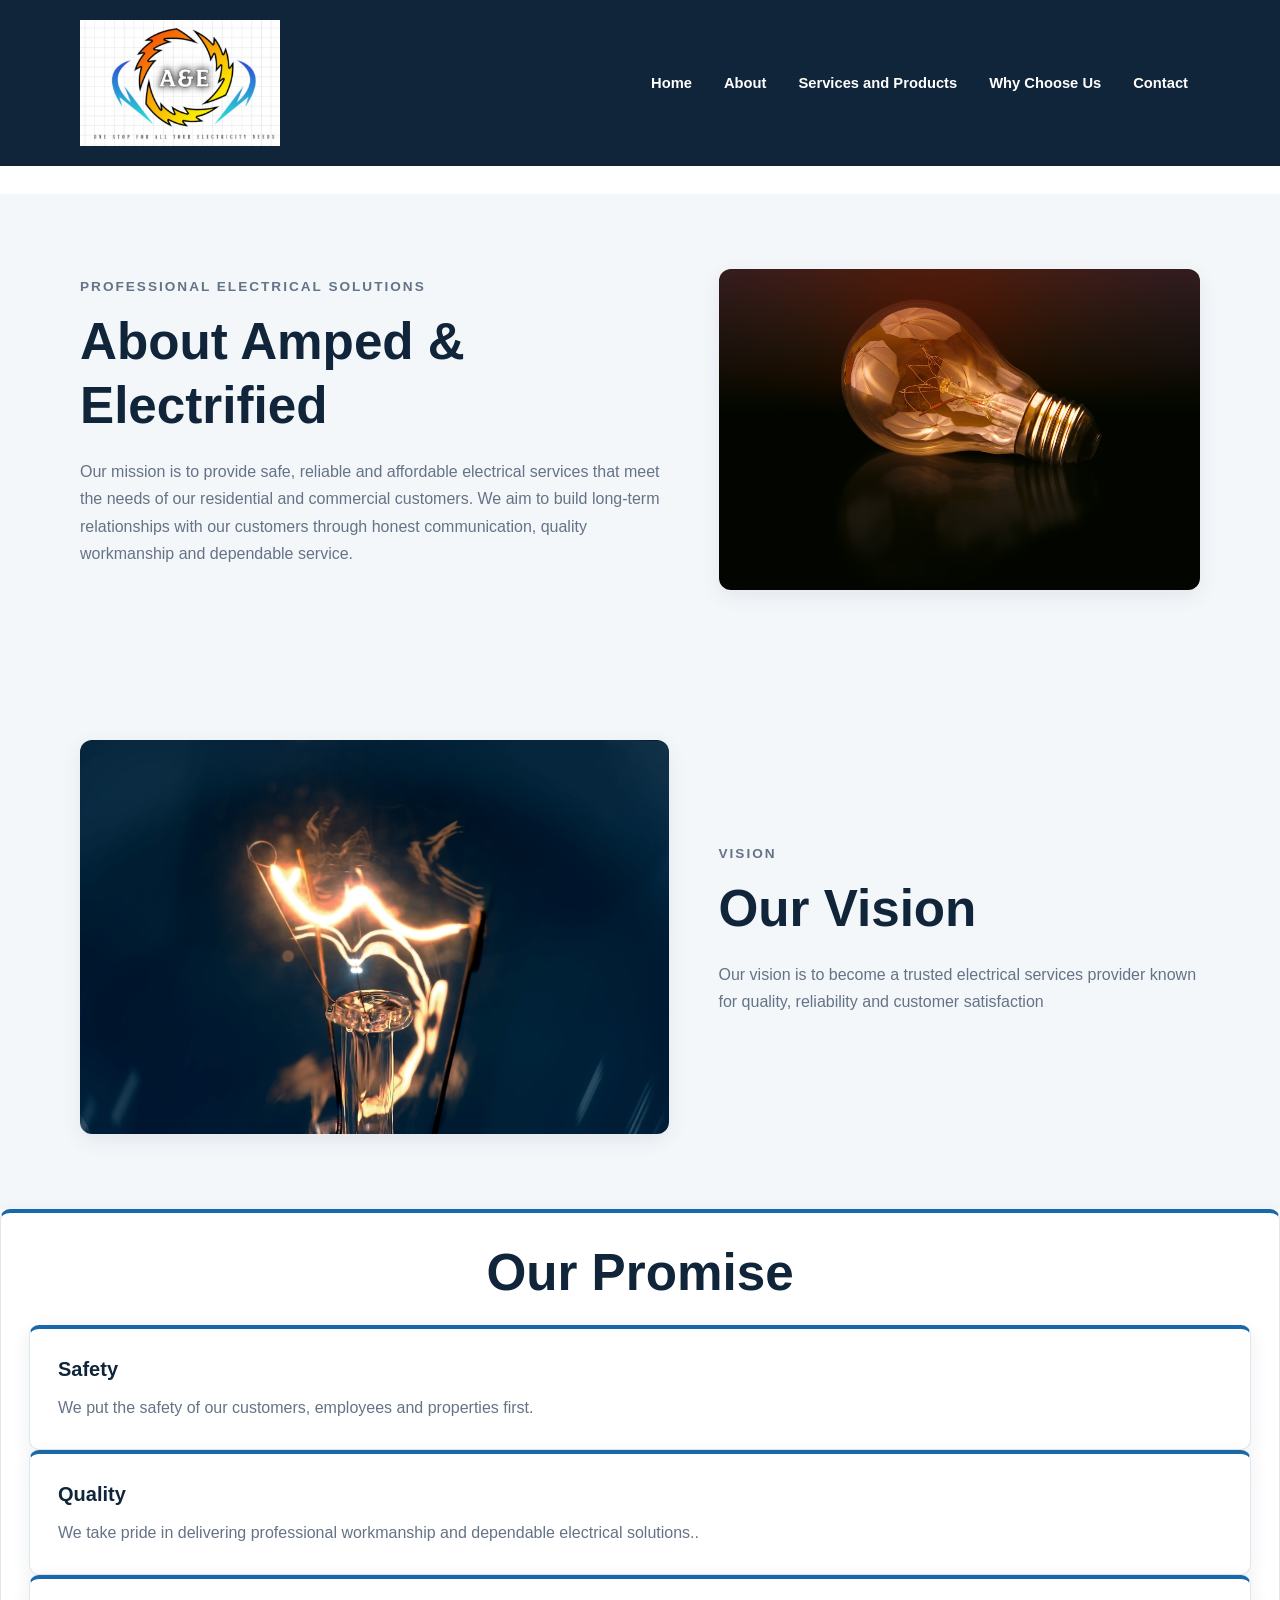
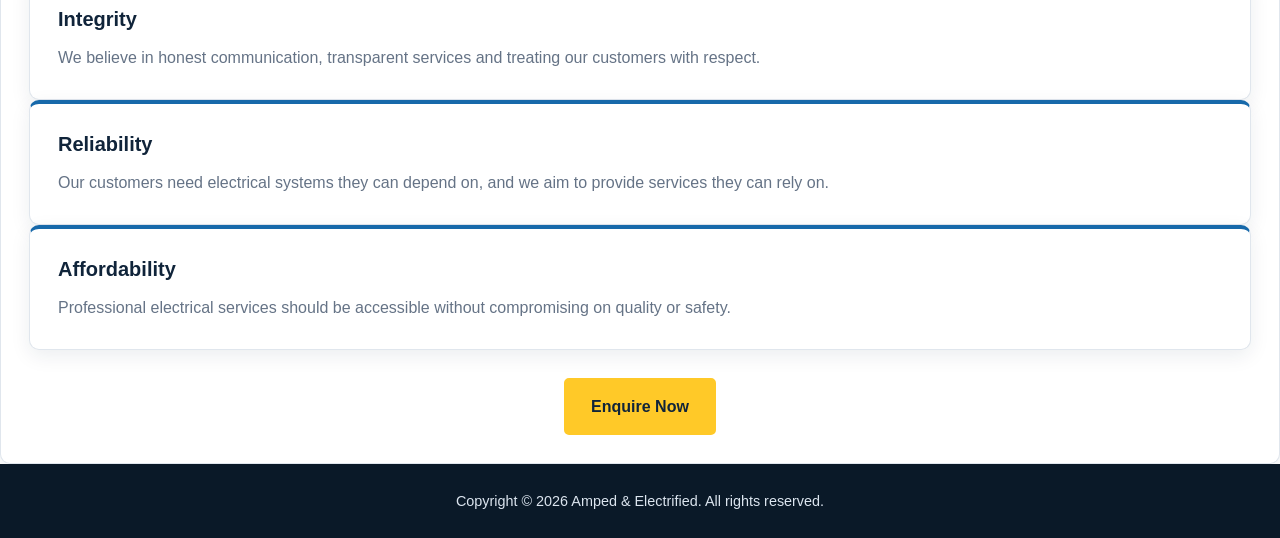
==== commit 93fdbd9a: "Linking java script on all pages Editing and adding java to html" ====
--- a/amped&electrified/about.html
+++ b/amped&electrified/about.html
@@ -6,6 +6,7 @@
     <title>About Us | Amped & Electrified</title>
 
     <link rel="stylesheet" href="css/style.css">
+    <script src="js/script.js"></script>
 </head>
 <body> 
 
@@ -116,7 +117,7 @@
 
 <footer class="site-footer">
     <div class="container">
-        <p>Copyright &copy; 2024 Amped & Electrified. All rights reserved.</p>
+        <p>Copyright &copy; <span id="current-year">2026</span> Amped & Electrified. All rights reserved.</p>
     </div>
 </footer>
 
--- a/amped&electrified/css/style.css
+++ b/amped&electrified/css/style.css
@@ -347,6 +347,148 @@
     font-size: 0.9rem;
 }
 
+/* Request a Quote section */
+.form-intro {
+    max-width: 750px;
+    margin: 0 auto 35px;
+    text-align: center;
+}
+
+.form-intro h1 {
+    margin-bottom: 15px;
+}
+
+.form-intro p {
+    color: var(--muted);
+    line-height: 1.7;
+}
+
+/* Form container */
+.quote-form-container {
+    max-width: 850px;
+    margin: 0 auto;
+}
+
+.contact-form {
+    padding: 35px;
+    background: var(--light-color);
+    border: 1px solid var(--border);
+    border-radius: 12px;
+    box-shadow: var(--shadow);
+}
+
+.contact-form h2 {
+    margin-bottom: 25px;
+}
+
+/* Two-column form layout */
+.form-grid {
+    display: grid;
+    grid-template-columns: repeat(2, minmax(0, 1fr));
+    gap: 22px;
+}
+
+.form-group {
+    display: flex;
+    flex-direction: column;
+    min-width: 0;
+}
+
+.form-full {
+    grid-column: 1 / -1;
+}
+
+/* Form labels */
+.contact-form label {
+    margin-bottom: 8px;
+    font-weight: 700;
+    color: var(--primary);
+}
+
+.contact-form label span,
+.form-note span {
+    color: #c62828;
+}
+
+/* Input fields, dropdown and message box */
+.contact-form input,
+.contact-form select,
+.contact-form textarea {
+    width: 100%;
+    padding: 13px 14px;
+    border: 1px solid #cbd5df;
+    border-radius: 6px;
+    background-color: #f9fbfd;
+    color: var(--text);
+    font: inherit;
+    font-size: 0.95rem;
+    box-sizing: border-box;
+    transition: border-color 0.2s ease,
+                box-shadow 0.2s ease;
+}
+
+.contact-form input,
+.contact-form select {
+    min-height: 48px;
+}
+
+.contact-form textarea {
+    min-height: 150px;
+    resize: vertical;
+}
+
+.contact-form input:focus,
+.contact-form select:focus,
+.contact-form textarea:focus {
+    outline: none;
+    border-color: var(--secondary);
+    background-color: var(--white);
+    box-shadow: 0 0 0 3px rgba(23, 105, 170, 0.15);
+}
+
+/* Required-field note */
+.form-note {
+    margin: 20px 0;
+    color: var(--muted);
+    font-size: 0.9rem;
+}
+
+/* Submit button */
+.contact-form .form-submit {
+    width: 100%;
+    min-height: 50px;
+    font: inherit;
+    font-weight: 700;
+    cursor: pointer;
+}
+
+.contact-form .form-submit:hover {
+    background-color: var(--secondary);
+    color: var(--white);
+}
+
+/* Responsive design for mobile devices */
+@media (max-width: 600px) {
+    .contact-form {
+        padding: 22px;
+    }
+
+    .form-grid {
+        grid-template-columns: 1fr;
+        gap: 18px;
+    }
+
+    .form-full {
+        grid-column: auto;
+    }
+
+    .contact-form input,
+    .contact-form select,
+    .contact-form textarea {
+        font-size: 16px;
+    }
+}
+
 /* 11. Keyboard Accessibility */
 a:focus-visible {
     outline: 3px solid var(--secondary-color);
@@ -391,6 +533,13 @@
     .services-grid {
         grid-template-columns: repeat(2, minmax(0, 1fr));
     }
+}
+
+form {
+    padding: 20px;
+    border-radius: 0.5px;
+    box-shadow: 0 0 10px rgba(0, 0, 0, 0.1);
+    width: 100%;
 }
 
 /* 13. Mobile Layout */
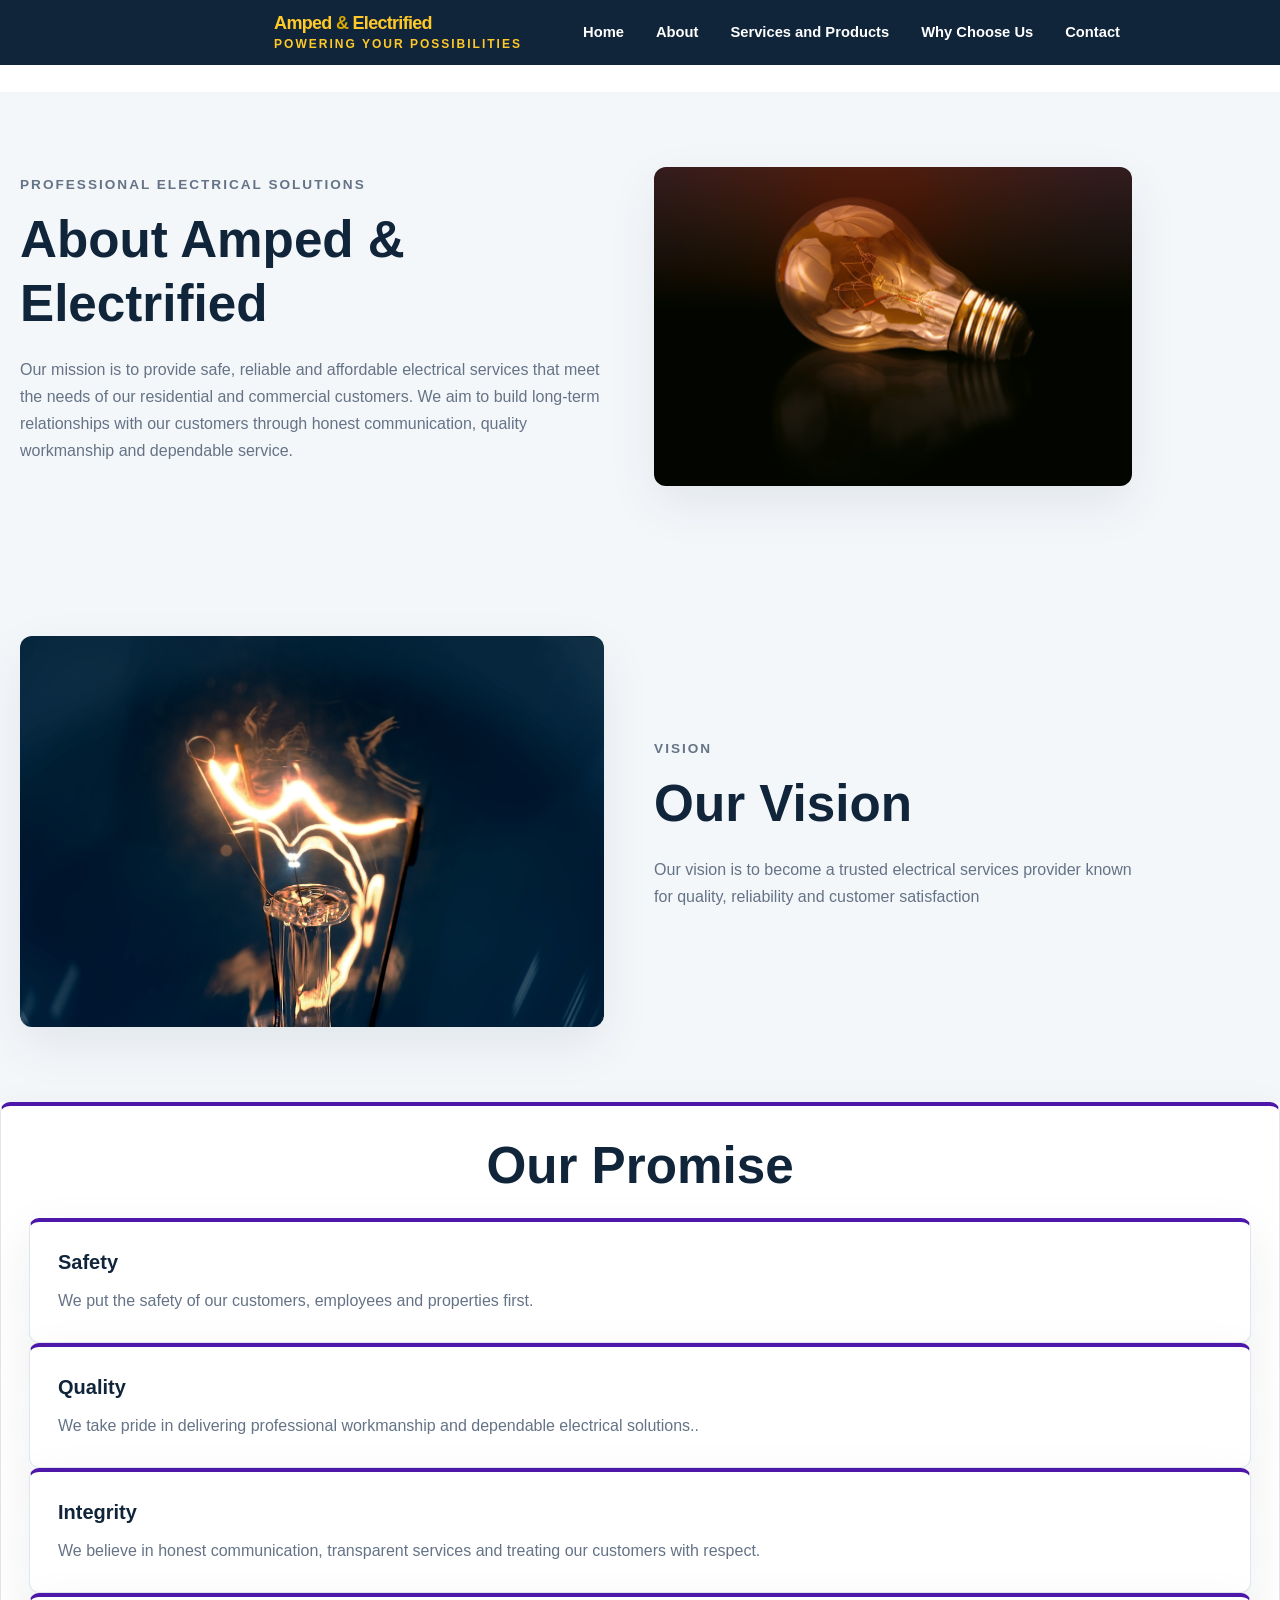
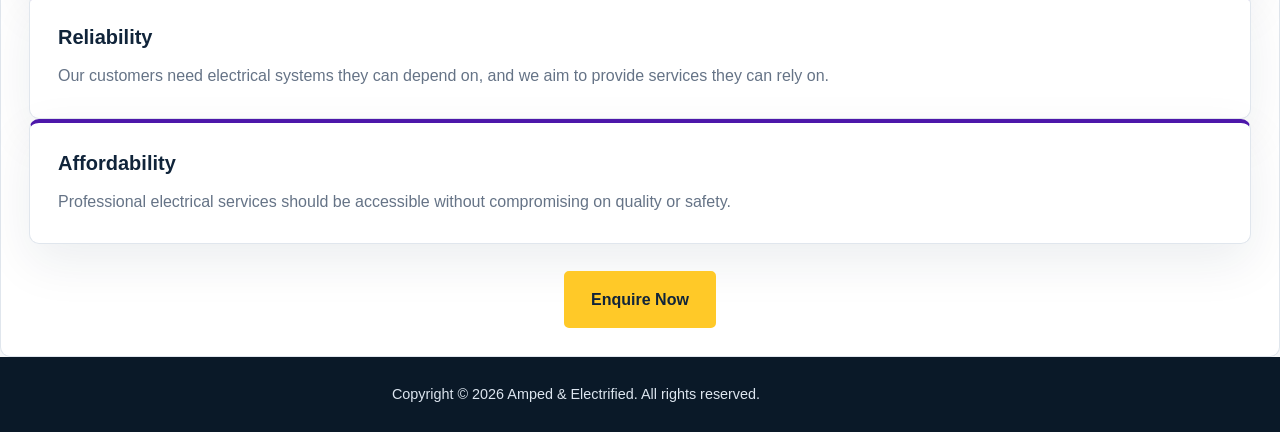
==== commit c74ae5a1: "updating css and html Updating the css and html code by removing logo and improving fluidness" ====
--- a/amped&electrified/about.html
+++ b/amped&electrified/about.html
@@ -11,10 +11,10 @@
 <body> 
 
     <header class ="site-header">
-    <div class="container header-content">
-    
+    <div class="container header-inner">
+    <a class="brand" href="index.html" aria-label="Amped and Electrified home"></a>
     <a href="index.html" class="logo">
-        <img src="images/Logo.jpg" alt="Amped and Electrified Logo" width="200" height="100">
+        <span class="brand-text">Amped <span>&amp;</span> Electrified<small>POWERING YOUR POSSIBILITIES</small></span>
     </a>
 
      <!-- This is the navigation bar, it will allow us to navigate the site with ease. This will help avoid confusion and prevent users from getting frustrated. -->
--- a/amped&electrified/css/style.css
+++ b/amped&electrified/css/style.css
@@ -1,15 +1,16 @@
-
-/* 1. Global Styles */
+@import url('https://fonts.googleapis.com/css2?family=Scope+One&display=swap');
+
+/* Global Styles */
 :root {
     --primary-color: #10243a;
-    --secondary-color: #1769aa;
+    --secondary-color: #4d17aa;
     --accent-color: #ffc928;
     --light-color: #f4f7fa;
     --white-color: #ffffff;
     --text-color: #333333;
     --muted-color: #657386;
     --border-color: #e0e6ed;
-    --shadow: 0 6px 20px rgba(16, 36, 58, 0.08);
+    --shadow: 0 18px 50px rgba(16, 36, 58, 0.08);
 }
 
 * {
@@ -66,21 +67,26 @@
 }
 
 .container {
-    width: min(1120px, 90%);
-    margin: 0 auto;
+    width: 90%;
+    max-width: none;
+    padding: 0 20px;
 }
 
 /* 2. Website Header */
 .site-header {
     background-color: var(--primary-color);
-    padding: 20px 0;
+    padding: 10px 0;
     position: relative;
     z-index: 10;
-}
+    top: 0; z-index: 100;
+    backdrop-filter: blur(14px);
+
+}
+
 
 .header-content {
     display: flex;
-    align-items: center;
+    align-items: left;
     justify-content: space-between;
     gap: 25px;
     flex-wrap: wrap;
@@ -100,7 +106,7 @@
 /* 3. Navigation */
 .main-nav {
     display: flex;
-    align-items: center;
+    align-items: right;
     justify-content: flex-end;
     gap: 8px;
     flex-wrap: wrap;
@@ -612,4 +618,87 @@
         animation-duration: 0.01ms !important;
         animation-iteration-count: 1 !important;
     }
-}+}
+
+
+/* JavaScript welcome message */
+.welcome-message {
+    margin: 12px 0;
+    color: var(--secondary);
+    font-weight: 700;
+}
+
+/* Mobile menu button */
+.menu-toggle {
+    display: none;
+    padding: 10px 16px;
+    border: none;
+    border-radius: 5px;
+    background: var(--secondary);
+    color: #ffffff;
+    font: inherit;
+    cursor: pointer;
+}
+
+
+.field-error {
+    display: block;
+    color: #c62828;
+    font-size: 0.875rem;
+    margin-top: 6px;
+}
+
+.contact-form input:invalid:not(:placeholder-shown) {
+    border-color: #c62828;
+}
+
+.contact-form input:valid {
+    border-color: #2e7d32;
+}
+
+/*logo and brand*/
+.brand { 
+    display: grid; 
+    align-items: left; 
+    gap: 11px; 
+    min-width: 205px;
+}
+
+.brand-logo { 
+    width: 45px; 
+    height: 45px; 
+    object-fit: contain;
+}
+
+.brand-text { 
+    display: block; 
+    font-family: "Manrope" sans-serif; 
+    font-size: 18px; 
+    font-weight: 800; 
+    line-height: 1.15; 
+    letter-spacing: -.7px;
+}
+
+.brand-text > span { 
+    color: #d6a800;
+}
+
+.brand-text small { 
+    display: block; 
+    margin-top: 5px; 
+    font-family: "DM Sans", sans-serif; 
+    font-size: 12px; 
+    letter-spacing: 2px; 
+    font-weight: 700; 
+    color: var(--muted);
+}
+
+.header-inner { 
+    min-height: 0px; 
+    display: flex; 
+    align-items: center; 
+    justify-content: space-between; 
+    gap: 28px;
+}
+
+
